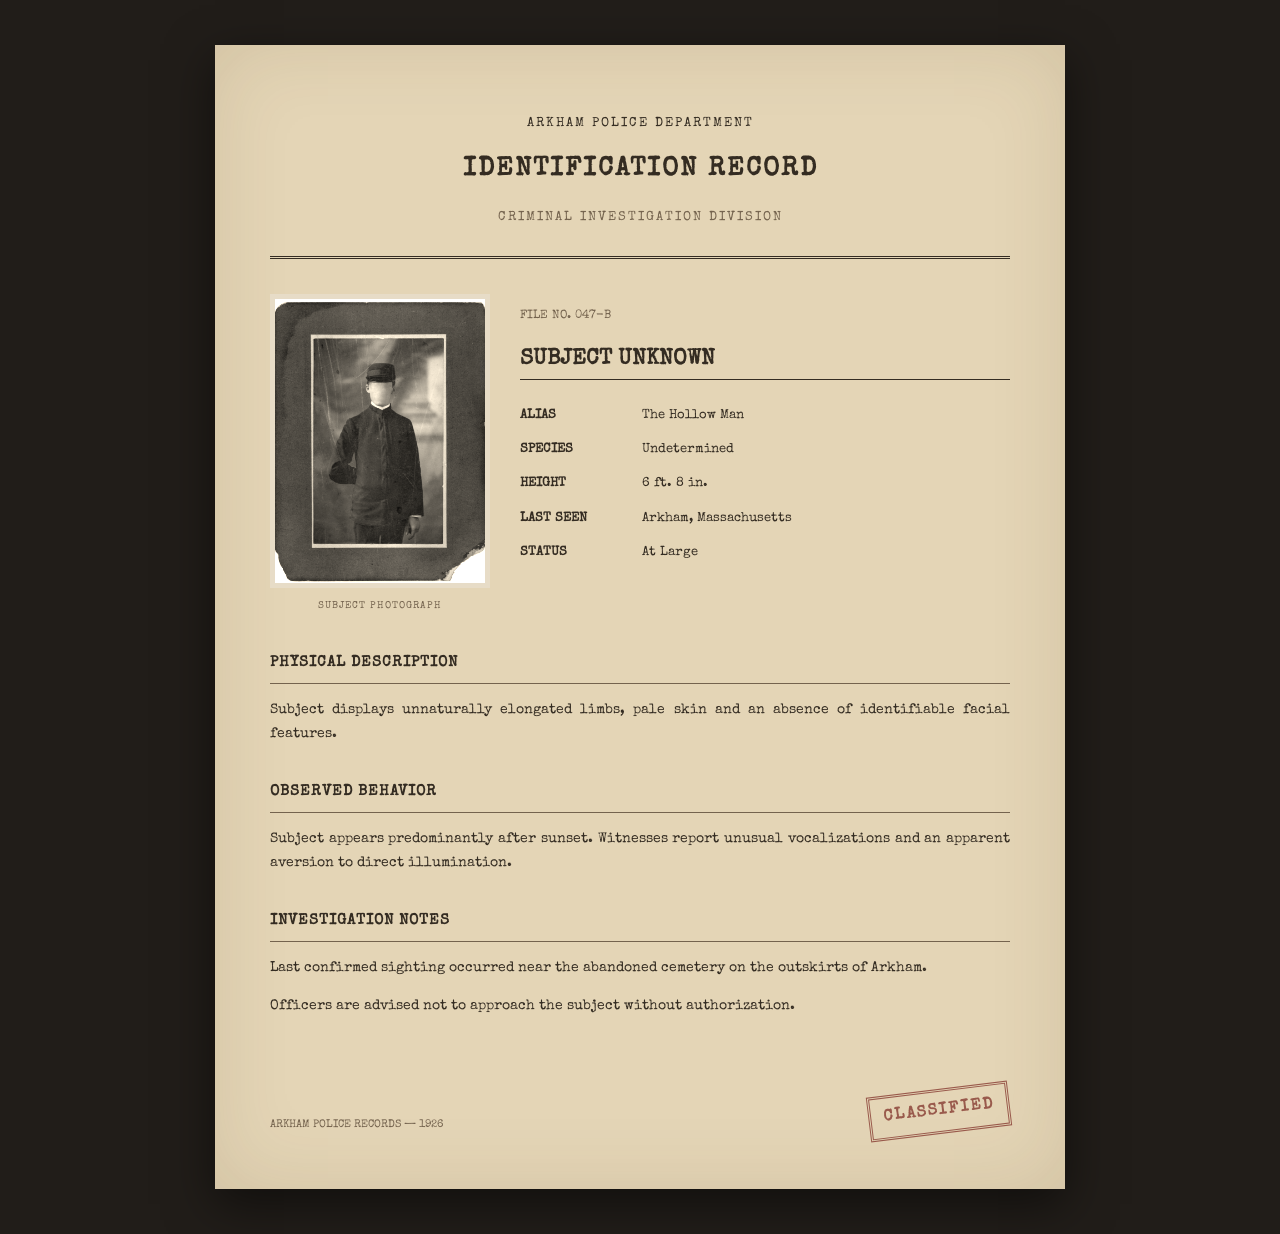
==== archives/002.html @ 72afe5b0 "new style and layout for the reports" ====
<!DOCTYPE html>
<html lang="en">
<head>
  <meta charset="UTF-8">
  <meta name="viewport" content="width=device-width, initial-scale=1.0">

  <title>Identification Record — archivist</title>
  <link rel="stylesheet" href="../styles/creature-record.css">
</head>
<body>

  <main class="record">

    <header class="record-header">
      <p>ARKHAM POLICE DEPARTMENT</p>
      <h1>IDENTIFICATION RECORD</h1>
      <small>CRIMINAL INVESTIGATION DIVISION</small>
    </header>

    <section class="identification">

      <div class="photograph">
        <img
          src="../images/hollow.jpg"
          alt="Photograph of the unidentified subject"
        >
        <span>SUBJECT PHOTOGRAPH</span>
      </div>

      <div class="subject-info">
        <p class="file-number">FILE NO. 047-B</p>

        <h2>SUBJECT UNKNOWN</h2>

        <dl>
          <dt>ALIAS</dt>
          <dd>The Hollow Man</dd>

          <dt>SPECIES</dt>
          <dd>Undetermined</dd>

          <dt>HEIGHT</dt>
          <dd>6 ft. 8 in.</dd>

          <dt>LAST SEEN</dt>
          <dd>Arkham, Massachusetts</dd>

          <dt>STATUS</dt>
          <dd>At Large</dd>
        </dl>
      </div>

    </section>

    <section class="record-section">
      <h3>PHYSICAL DESCRIPTION</h3>
      <p>
        Subject displays unnaturally elongated limbs,
        pale skin and an absence of identifiable
        facial features.
      </p>
    </section>

    <section class="record-section">
      <h3>OBSERVED BEHAVIOR</h3>
      <p>
        Subject appears predominantly after sunset.
        Witnesses report unusual vocalizations and
        an apparent aversion to direct illumination.
      </p>
    </section>

    <section class="record-section">
      <h3>INVESTIGATION NOTES</h3>
      <p>
        Last confirmed sighting occurred near the
        abandoned cemetery on the outskirts of Arkham.
      </p>
      <p>
        Officers are advised not to approach the
        subject without authorization.
      </p>
    </section>

    <footer class="record-footer">
      <span>ARKHAM POLICE RECORDS — 1926</span>
      <strong class="stamp">CLASSIFIED</strong>
    </footer>

  </main>

</body>
</html>
---- styles/creature-record.css ----
@import url('https://fonts.googleapis.com/css2?family=Special+Elite&display=swap');

:root {
  --paper: #e4d5b6;
  --ink: #342c22;
  --faded: #74634e;
  --stamp: #873c32;
}

* {
  box-sizing: border-box;
}

body {
  margin: 0;
  padding: 45px 20px;
  background: #211d19;
  color: var(--ink);
  font-family: "Special Elite", "Courier New", monospace;
  line-height: 1.7;
}

/* Main record */

.record {
  max-width: 850px;
  margin: 0 auto;
  padding: 55px;
  background: var(--paper);

  box-shadow:
    0 15px 45px rgba(0, 0, 0, .5),
    inset 0 0 80px rgba(80, 55, 25, .12);
}

/* Header */

.record-header {
  text-align: center;
  padding-bottom: 25px;
  margin-bottom: 35px;
  border-bottom: 3px double var(--ink);
}

.record-header p {
  letter-spacing: 2px;
  font-size: 13px;
}

.record-header h1 {
  font-size: 26px;
  letter-spacing: 2px;
  margin: 12px 0;
}

.record-header small {
  color: var(--faded);
  letter-spacing: 2px;
}

/* Identification */

.identification {
  display: grid;
  grid-template-columns: 220px 1fr;
  gap: 30px;
  margin-bottom: 35px;
}

.photograph {
  display: flex;
  flex-direction: column;
  gap: 10px;
}

.photograph img {
  display: block;
  width: 100%;
  aspect-ratio: 3 / 4;
  object-fit: cover;
  background: #b7aa8e;
  border: 5px solid #d4c4a5;
  filter: grayscale(100%) sepia(35%) contrast(110%);
}

.photograph span {
  font-size: 10px;
  text-align: center;
  letter-spacing: 1px;
  color: var(--faded);
}

.file-number {
  color: var(--faded);
  font-size: 12px;
}

.subject-info h2 {
  font-size: 22px;
  margin: 15px 0 25px;
  border-bottom: 1px solid var(--ink);
}

.subject-info dl {
  display: grid;
  grid-template-columns: 110px 1fr;
  gap: 12px;
  font-size: 13px;
}

.subject-info dt {
  font-weight: bold;
}

.subject-info dd {
  margin: 0;
}

/* Record sections */

.record-section {
  margin-top: 32px;
}

.record-section h3 {
  font-size: 15px;
  letter-spacing: 1px;
  padding-bottom: 8px;
  border-bottom: 1px solid var(--faded);
}

.record-section p {
  font-size: 14px;
  text-align: justify;
}

/* Footer */

.record-footer {
  display: flex;
  align-items: end;
  justify-content: space-between;
  gap: 20px;
  margin-top: 70px;
}

.record-footer span {
  color: var(--faded);
  font-size: 11px;
}

.stamp {
  color: var(--stamp);
  border: 3px double var(--stamp);
  padding: 6px 12px;
  letter-spacing: 2px;
  transform: rotate(-7deg);
  opacity: .8;
}

/* Mobile */

@media (max-width: 650px) {
  body {
    padding: 12px 8px;
  }

  .record {
    padding: 30px 20px;
  }

  .record-header h1 {
    font-size: 20px;
  }

  .identification {
    grid-template-columns: 1fr;
  }

  .photograph {
    max-width: 220px;
    margin: 0 auto;
  }

  .subject-info dl {
    grid-template-columns: 95px 1fr;
    gap: 10px;
  }

  .record-footer {
    flex-direction: column;
    align-items: flex-start;
  }
}
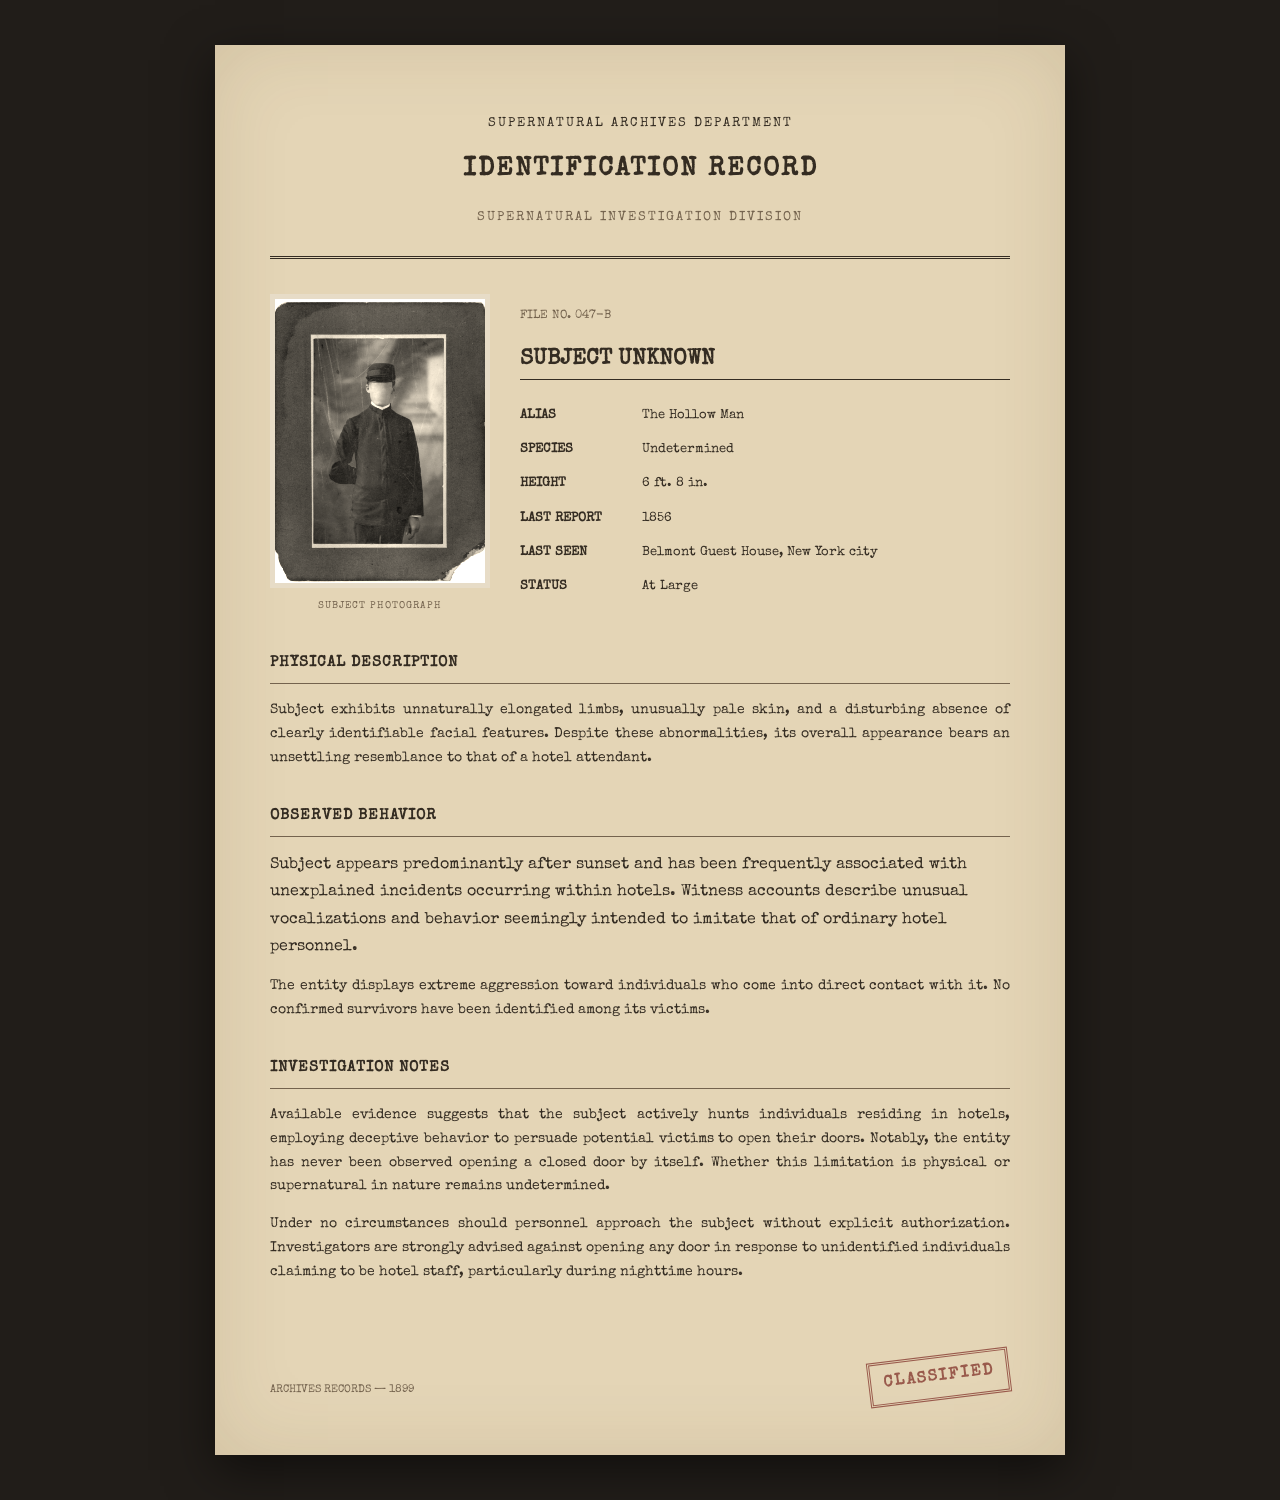
==== commit cbca71f3: "new report format" ====
--- a/archives/002.html
+++ b/archives/002.html
@@ -13,9 +13,9 @@
   <main class="record">
 
     <header class="record-header">
-      <p>ARKHAM POLICE DEPARTMENT</p>
+      <p>SUPERNATURAL ARCHIVES DEPARTMENT</p>
       <h1>IDENTIFICATION RECORD</h1>
-      <small>CRIMINAL INVESTIGATION DIVISION</small>
+      <small>SUPERNATURAL INVESTIGATION DIVISION</small>
     </header>
 
     <section class="identification">
@@ -43,8 +43,11 @@
           <dt>HEIGHT</dt>
           <dd>6 ft. 8 in.</dd>
 
+          <dt>LAST REPORT</dt>
+          <dd>1856</dd>
+
           <dt>LAST SEEN</dt>
-          <dd>Arkham, Massachusetts</dd>
+          <dd>Belmont Guest House, New York city</dd>
 
           <dt>STATUS</dt>
           <dd>At Large</dd>
@@ -56,35 +59,64 @@
     <section class="record-section">
       <h3>PHYSICAL DESCRIPTION</h3>
       <p>
-        Subject displays unnaturally elongated limbs,
-        pale skin and an absence of identifiable
-        facial features.
+          Subject exhibits unnaturally elongated limbs,
+    unusually pale skin, and a disturbing absence
+    of clearly identifiable facial features.
+
+    Despite these abnormalities, its overall appearance
+    bears an unsettling resemblance to that of
+    a hotel attendant.
       </p>
     </section>
 
     <section class="record-section">
       <h3>OBSERVED BEHAVIOR</h3>
-      <p>
-        Subject appears predominantly after sunset.
-        Witnesses report unusual vocalizations and
-        an apparent aversion to direct illumination.
-      </p>
+          Subject appears predominantly after sunset
+    and has been frequently associated with
+    unexplained incidents occurring within hotels.
+
+    Witness accounts describe unusual vocalizations
+    and behavior seemingly intended to imitate
+    that of ordinary hotel personnel.
+  </p>
+
+  <p>
+    The entity displays extreme aggression toward
+    individuals who come into direct contact with it.
+    No confirmed survivors have been identified
+    among its victims.
+  </p>
     </section>
 
     <section class="record-section">
       <h3>INVESTIGATION NOTES</h3>
       <p>
-        Last confirmed sighting occurred near the
-        abandoned cemetery on the outskirts of Arkham.
-      </p>
-      <p>
-        Officers are advised not to approach the
-        subject without authorization.
-      </p>
+    Available evidence suggests that the subject
+    actively hunts individuals residing in hotels,
+    employing deceptive behavior to persuade
+    potential victims to open their doors.
+
+    Notably, the entity has never been observed
+    opening a closed door by itself.
+    Whether this limitation is physical or
+    supernatural in nature remains undetermined.
+  </p>
+
+  <p>
+    Under no circumstances should personnel
+    approach the subject without explicit
+    authorization.
+
+    Investigators are strongly advised against
+    opening any door in response to unidentified
+    individuals claiming to be hotel staff,
+    particularly during nighttime hours.
+  </p>
+  
     </section>
 
     <footer class="record-footer">
-      <span>ARKHAM POLICE RECORDS — 1926</span>
+      <span>ARCHIVES RECORDS — 1899</span>
       <strong class="stamp">CLASSIFIED</strong>
     </footer>
 
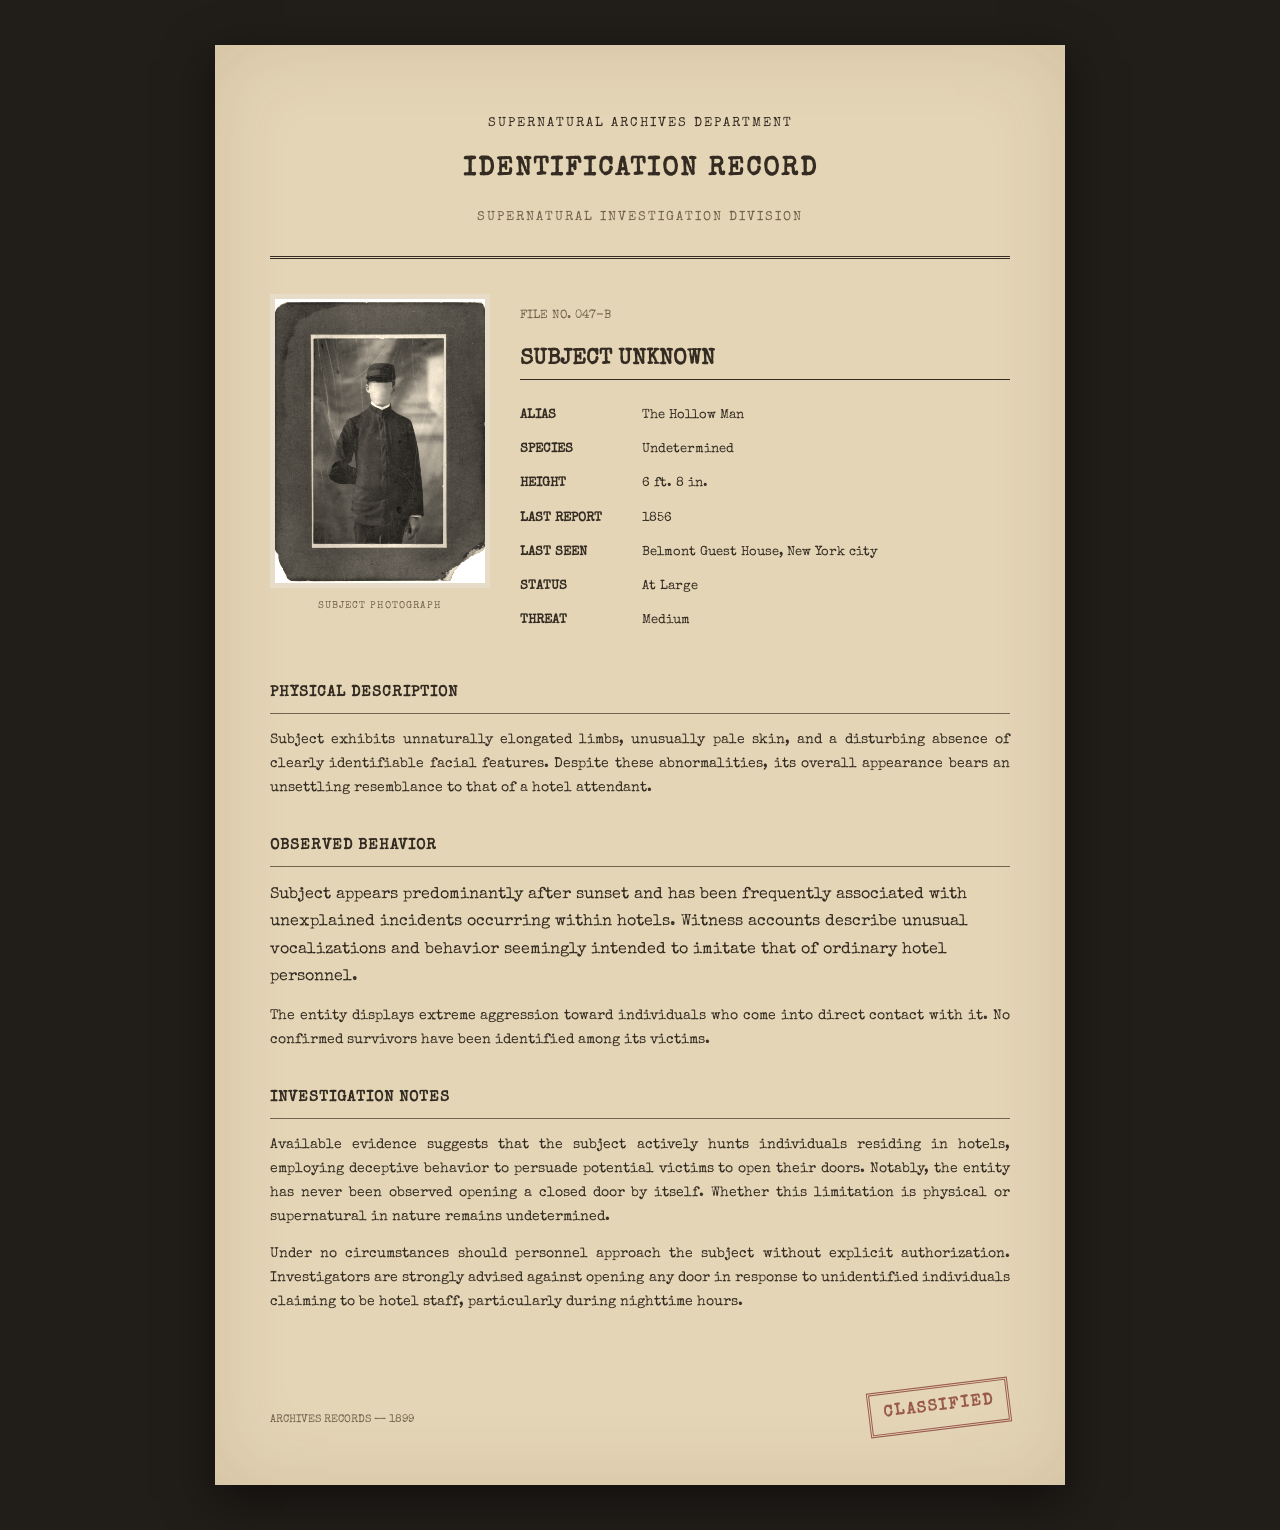
==== commit acc5a1ec: "new creature added" ====
--- a/archives/002.html
+++ b/archives/002.html
@@ -51,6 +51,9 @@
 
           <dt>STATUS</dt>
           <dd>At Large</dd>
+
+          <dt>THREAT</dt>
+          <dd>Medium</dd>
         </dl>
       </div>
 
